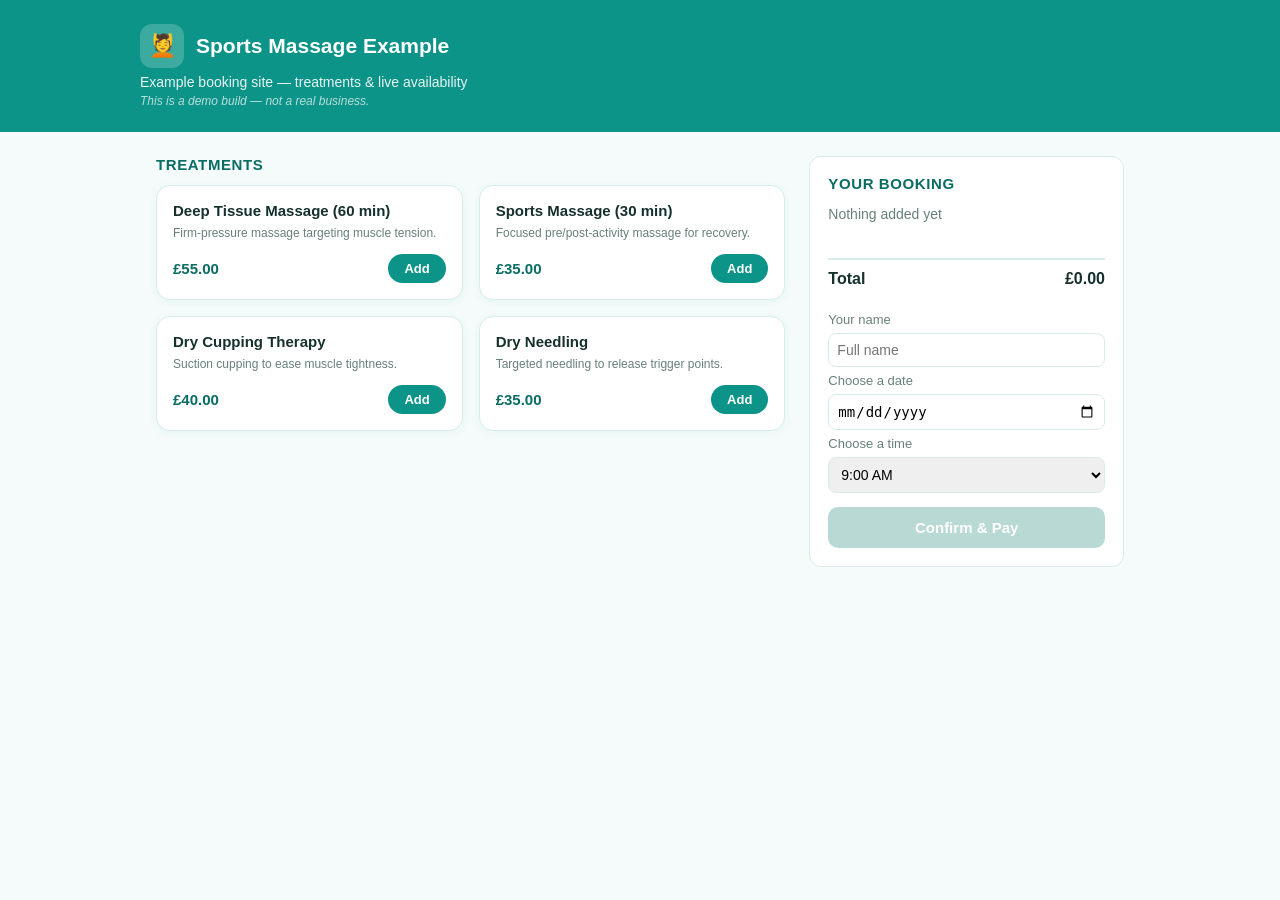
==== index.html @ a1c6deab "Add files via upload" ====
<!DOCTYPE html>
<html lang="en">
<head>
<meta charset="UTF-8">
<meta name="viewport" content="width=device-width, initial-scale=1.0">
<title>Sports Massage Example | Booking Demo</title>
<link rel="stylesheet" href="styles.css">
</head>
<body>

  <header class="site-header">
    <div class="header-inner">
      <div class="brand">
        <div class="brand-mark">💆</div>
        <span class="brand-name">Sports Massage Example</span>
      </div>
      <p class="tagline">Example booking site — treatments &amp; live availability</p>
      <p class="hours-line">This is a demo build — not a real business.</p>
    </div>
  </header>

  <main class="page">

    <section class="products-section">
      <h2>Treatments</h2>
      <div id="product-list" class="product-grid"></div>
    </section>

    <aside class="basket-panel">
      <h2>Your Booking</h2>
      <div id="basket-items" class="basket-items">
        <p class="empty-basket">Nothing added yet</p>
      </div>

      <div class="basket-total-row">
        <span>Total</span>
        <span id="basket-total">£0.00</span>
      </div>

      <div class="slot-picker">
        <label for="customer-name">Your name</label>
        <input type="text" id="customer-name" placeholder="Full name">
        <label for="booking-date">Choose a date</label>
        <input type="date" id="booking-date">
        <label for="time-slot">Choose a time</label>
        <select id="time-slot">
          <option>9:00 AM</option>
          <option>10:00 AM</option>
          <option>11:00 AM</option>
          <option>1:00 PM</option>
          <option>2:00 PM</option>
          <option>3:00 PM</option>
        </select>
      </div>

      <button id="checkout-btn" class="checkout-btn" disabled>Confirm &amp; Pay</button>
    </aside>

  </main>

  <div id="confirmation-overlay" class="overlay hidden">
    <div class="confirmation-box">
      <h3>Booking received!</h3>
      <p>This is an example only — no real booking has been made. This shows how a customer's confirmation would look on a live site, including automatic email confirmation and a live diary the owner can manage.</p>
      <button id="close-overlay" class="checkout-btn">Close</button>
    </div>
  </div>

  <script src="script.js"></script>
</body>
</html>
---- styles.css ----
:root {
  --brand: #0d9488;
  --brand-dark: #0a6d64;
  --accent: #5eead4;
  --bg: #f4fbfa;
  --card: #ffffff;
  --text: #16302c;
  --muted: #67807b;
  --border: #d7ede9;
}

* { box-sizing: border-box; }

body {
  margin: 0;
  font-family: -apple-system, "Segoe UI", Roboto, Helvetica, Arial, sans-serif;
  background: var(--bg);
  color: var(--text);
}

.site-header {
  background: var(--brand);
  color: white;
  padding: 24px 20px;
}

.header-inner {
  max-width: 1000px;
  margin: 0 auto;
}

.brand {
  display: flex;
  align-items: center;
  gap: 12px;
}

.brand-mark {
  width: 44px;
  height: 44px;
  border-radius: 12px;
  background: rgba(255,255,255,0.2);
  display: flex;
  align-items: center;
  justify-content: center;
  font-size: 22px;
}

.brand-name {
  font-size: 21px;
  font-weight: 700;
}

.tagline {
  margin: 6px 0 0;
  opacity: 0.9;
  font-size: 14px;
}

.hours-line {
  margin: 4px 0 0;
  opacity: 0.7;
  font-size: 12px;
  font-style: italic;
}

.page {
  max-width: 1000px;
  margin: 0 auto;
  padding: 24px 16px 80px;
  display: grid;
  grid-template-columns: 1fr;
  gap: 24px;
}

@media (min-width: 800px) {
  .page {
    grid-template-columns: 2fr 1fr;
    align-items: flex-start;
  }
}

h2 {
  font-size: 15px;
  text-transform: uppercase;
  letter-spacing: 0.04em;
  color: var(--brand-dark);
  margin: 0 0 12px;
  font-weight: 700;
}

.product-grid {
  display: grid;
  grid-template-columns: repeat(auto-fill, minmax(220px, 1fr));
  gap: 16px;
}

.product-card {
  background: var(--card);
  border: 1px solid var(--border);
  border-radius: 14px;
  padding: 16px;
  display: flex;
  flex-direction: column;
  gap: 6px;
  box-shadow: 0 2px 8px rgba(13, 148, 136, 0.06);
}

.product-name {
  font-weight: 700;
  font-size: 15px;
}

.product-desc {
  font-size: 12px;
  color: var(--muted);
  line-height: 1.4;
  flex-grow: 1;
}

.product-footer {
  display: flex;
  align-items: center;
  justify-content: space-between;
  margin-top: 6px;
}

.product-price {
  font-size: 15px;
  font-weight: 700;
  color: var(--brand-dark);
}

.add-btn {
  background: var(--brand);
  color: white;
  border: none;
  border-radius: 20px;
  padding: 7px 16px;
  font-size: 13px;
  font-weight: 600;
  cursor: pointer;
}

.add-btn:hover { background: var(--brand-dark); }

.basket-panel {
  background: var(--card);
  border: 1px solid var(--border);
  border-radius: 12px;
  padding: 18px;
  position: sticky;
  top: 16px;
  height: fit-content;
}

.basket-items {
  min-height: 40px;
  margin-bottom: 12px;
}

.empty-basket {
  color: var(--muted);
  font-size: 14px;
}

.basket-row {
  display: flex;
  justify-content: space-between;
  align-items: center;
  font-size: 14px;
  padding: 6px 0;
  border-bottom: 1px solid var(--border);
}

.basket-row button {
  background: none;
  border: none;
  color: var(--muted);
  cursor: pointer;
  font-size: 13px;
}

.basket-total-row {
  display: flex;
  justify-content: space-between;
  font-weight: 700;
  font-size: 16px;
  padding: 10px 0;
  border-top: 2px solid var(--border);
  margin-top: 6px;
}

.slot-picker {
  margin: 14px 0;
  display: flex;
  flex-direction: column;
  gap: 6px;
}

.slot-picker label {
  font-size: 13px;
  color: var(--muted);
}

.slot-picker input,
.slot-picker select {
  padding: 8px;
  border-radius: 8px;
  border: 1px solid var(--border);
  font-size: 14px;
}

.checkout-btn {
  width: 100%;
  background: var(--brand);
  color: white;
  border: none;
  border-radius: 10px;
  padding: 12px;
  font-size: 15px;
  font-weight: 600;
  cursor: pointer;
}

.checkout-btn:disabled {
  background: #b9d9d5;
  cursor: not-allowed;
}

.checkout-btn:not(:disabled):hover {
  background: var(--brand-dark);
}

.overlay {
  position: fixed;
  inset: 0;
  background: rgba(0,0,0,0.5);
  display: flex;
  align-items: center;
  justify-content: center;
  padding: 20px;
}

.overlay.hidden { display: none; }

.confirmation-box {
  background: white;
  border-radius: 14px;
  padding: 24px;
  max-width: 380px;
  text-align: center;
}

.confirmation-box h3 { margin-top: 0; color: var(--brand-dark); }

.confirmation-box p {
  color: var(--muted);
  font-size: 14px;
  line-height: 1.5;
}
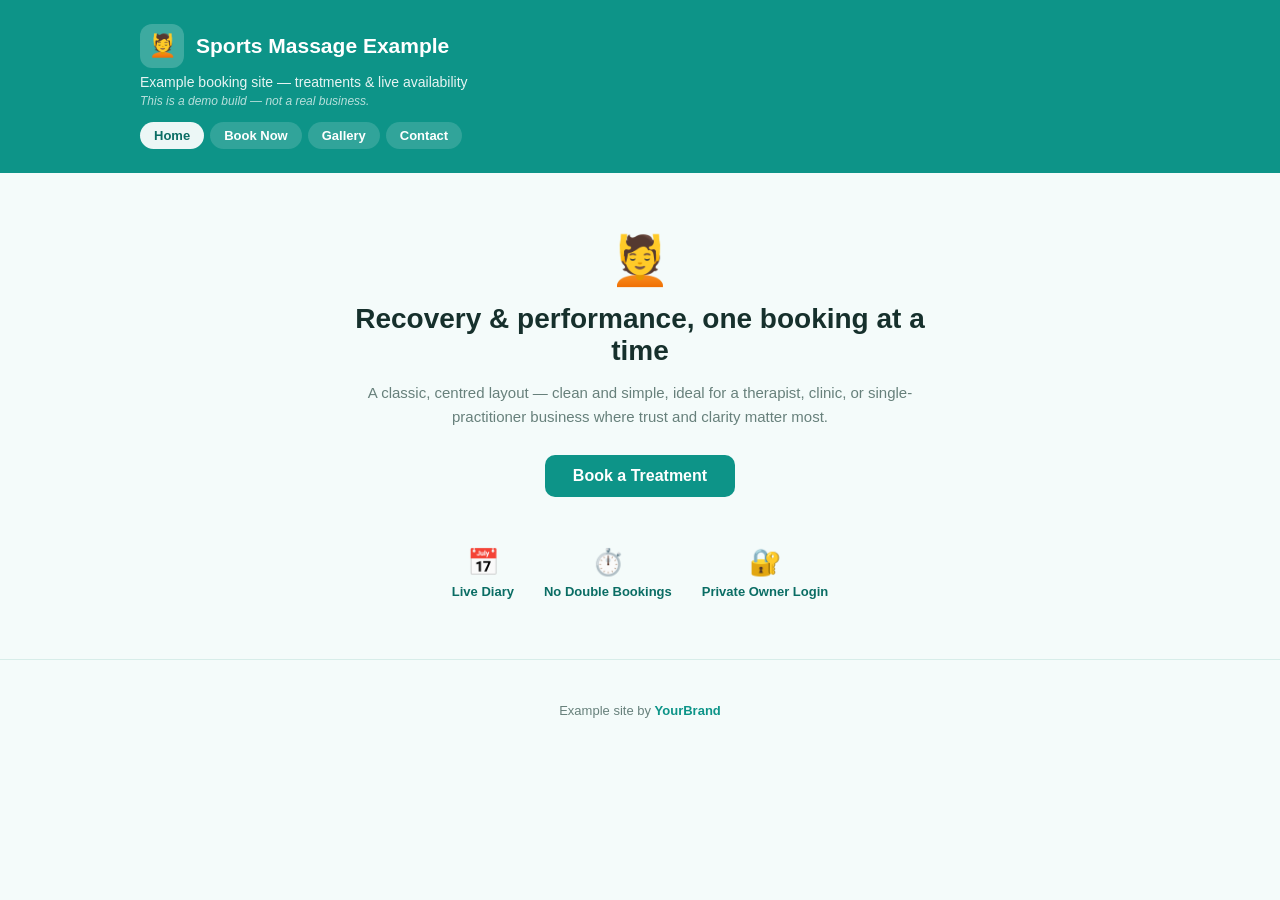
==== commit 0e67b54b: "Add files via upload" ====
--- a/index.html
+++ b/index.html
@@ -3,7 +3,7 @@
 <head>
 <meta charset="UTF-8">
 <meta name="viewport" content="width=device-width, initial-scale=1.0">
-<title>Sports Massage Example | Booking Demo</title>
+<title>Sports Massage Example | Home</title>
 <link rel="stylesheet" href="styles.css">
 </head>
 <body>
@@ -16,56 +16,40 @@
       </div>
       <p class="tagline">Example booking site — treatments &amp; live availability</p>
       <p class="hours-line">This is a demo build — not a real business.</p>
+      <nav class="site-nav">
+        <a href="index.html" class="active">Home</a>
+        <a href="booking.html">Book Now</a>
+        <a href="gallery.html">Gallery</a>
+        <a href="contact.html">Contact</a>
+      </nav>
     </div>
   </header>
 
-  <main class="page">
+  <main class="hero-centered">
+    <div class="hero-icon">💆</div>
+    <h1>Recovery &amp; performance, one booking at a time</h1>
+    <p>A classic, centred layout — clean and simple, ideal for a therapist, clinic, or single-practitioner business where trust and clarity matter most.</p>
+    <a href="booking.html" class="cta-btn">Book a Treatment</a>
 
-    <section class="products-section">
-      <h2>Treatments</h2>
-      <div id="product-list" class="product-grid"></div>
-    </section>
-
-    <aside class="basket-panel">
-      <h2>Your Booking</h2>
-      <div id="basket-items" class="basket-items">
-        <p class="empty-basket">Nothing added yet</p>
+    <div class="feature-row">
+      <div class="feature-block">
+        <div class="feature-icon">📅</div>
+        <div class="feature-title">Live Diary</div>
       </div>
-
-      <div class="basket-total-row">
-        <span>Total</span>
-        <span id="basket-total">£0.00</span>
+      <div class="feature-block">
+        <div class="feature-icon">⏱️</div>
+        <div class="feature-title">No Double Bookings</div>
       </div>
-
-      <div class="slot-picker">
-        <label for="customer-name">Your name</label>
-        <input type="text" id="customer-name" placeholder="Full name">
-        <label for="booking-date">Choose a date</label>
-        <input type="date" id="booking-date">
-        <label for="time-slot">Choose a time</label>
-        <select id="time-slot">
-          <option>9:00 AM</option>
-          <option>10:00 AM</option>
-          <option>11:00 AM</option>
-          <option>1:00 PM</option>
-          <option>2:00 PM</option>
-          <option>3:00 PM</option>
-        </select>
+      <div class="feature-block">
+        <div class="feature-icon">🔐</div>
+        <div class="feature-title">Private Owner Login</div>
       </div>
-
-      <button id="checkout-btn" class="checkout-btn" disabled>Confirm &amp; Pay</button>
-    </aside>
-
+    </div>
   </main>
 
-  <div id="confirmation-overlay" class="overlay hidden">
-    <div class="confirmation-box">
-      <h3>Booking received!</h3>
-      <p>This is an example only — no real booking has been made. This shows how a customer's confirmation would look on a live site, including automatic email confirmation and a live diary the owner can manage.</p>
-      <button id="close-overlay" class="checkout-btn">Close</button>
-    </div>
-  </div>
+  <footer class="site-footer">
+    <p>Example site by <a href="https://yourbrand5241.netlify.app" target="_blank" rel="noopener">YourBrand</a></p>
+  </footer>
 
-  <script src="script.js"></script>
 </body>
 </html>
--- a/styles.css
+++ b/styles.css
@@ -259,3 +259,125 @@
   font-size: 14px;
   line-height: 1.5;
 }
+
+.site-nav {
+  margin-top: 14px;
+  display: flex;
+  gap: 6px;
+  flex-wrap: wrap;
+}
+
+.site-nav a {
+  color: white;
+  text-decoration: none;
+  font-size: 13px;
+  font-weight: 600;
+  padding: 6px 14px;
+  border-radius: 20px;
+  background: rgba(255,255,255,0.15);
+}
+
+.site-nav a.active { background: rgba(255,255,255,0.92); color: var(--brand-dark); }
+
+.hero-centered {
+  max-width: 620px;
+  margin: 0 auto;
+  padding: 60px 20px;
+  text-align: center;
+}
+
+.hero-icon { font-size: 48px; margin-bottom: 14px; }
+
+.hero-centered h1 { font-size: 28px; margin: 0 0 14px; }
+
+.hero-centered p {
+  color: var(--muted);
+  font-size: 15px;
+  line-height: 1.6;
+  margin: 0 0 26px;
+}
+
+.cta-btn {
+  display: inline-block;
+  background: var(--brand);
+  color: white;
+  text-decoration: none;
+  font-weight: 700;
+  padding: 12px 28px;
+  border-radius: 10px;
+}
+
+.cta-btn:hover { background: var(--brand-dark); }
+
+.feature-row {
+  display: flex;
+  justify-content: center;
+  gap: 30px;
+  margin-top: 50px;
+  flex-wrap: wrap;
+}
+
+.feature-block { text-align: center; }
+.feature-icon { font-size: 26px; margin-bottom: 6px; }
+.feature-title { font-size: 13px; font-weight: 700; color: var(--brand-dark); }
+
+.simple-page {
+  max-width: 800px;
+  margin: 0 auto;
+  padding: 40px 20px 60px;
+}
+
+.page-title { font-size: 24px; margin: 0 0 20px; }
+
+.gallery-grid-2col {
+  display: grid;
+  grid-template-columns: 1fr 1fr;
+  gap: 14px;
+}
+
+.gallery-tile {
+  aspect-ratio: 1;
+  background: linear-gradient(135deg, #e3f5f2, #cdeae5);
+  border: 1px dashed var(--border);
+  border-radius: 12px;
+  display: flex;
+  align-items: center;
+  justify-content: center;
+  color: var(--muted);
+  font-size: 13px;
+  text-align: center;
+  padding: 10px;
+}
+
+.page-note {
+  text-align: center;
+  color: var(--muted);
+  font-size: 12px;
+  font-style: italic;
+  margin-top: 20px;
+}
+
+.contact-list {
+  background: var(--card);
+  border: 1px solid var(--border);
+  border-radius: 14px;
+  max-width: 360px;
+}
+
+.contact-row {
+  padding: 16px;
+  font-size: 15px;
+  border-bottom: 1px solid var(--border);
+}
+
+.contact-row:last-child { border-bottom: none; }
+
+.site-footer {
+  text-align: center;
+  padding: 30px 20px;
+  color: var(--muted);
+  font-size: 13px;
+  border-top: 1px solid var(--border);
+}
+
+.site-footer a { color: var(--brand); font-weight: 600; text-decoration: none; }
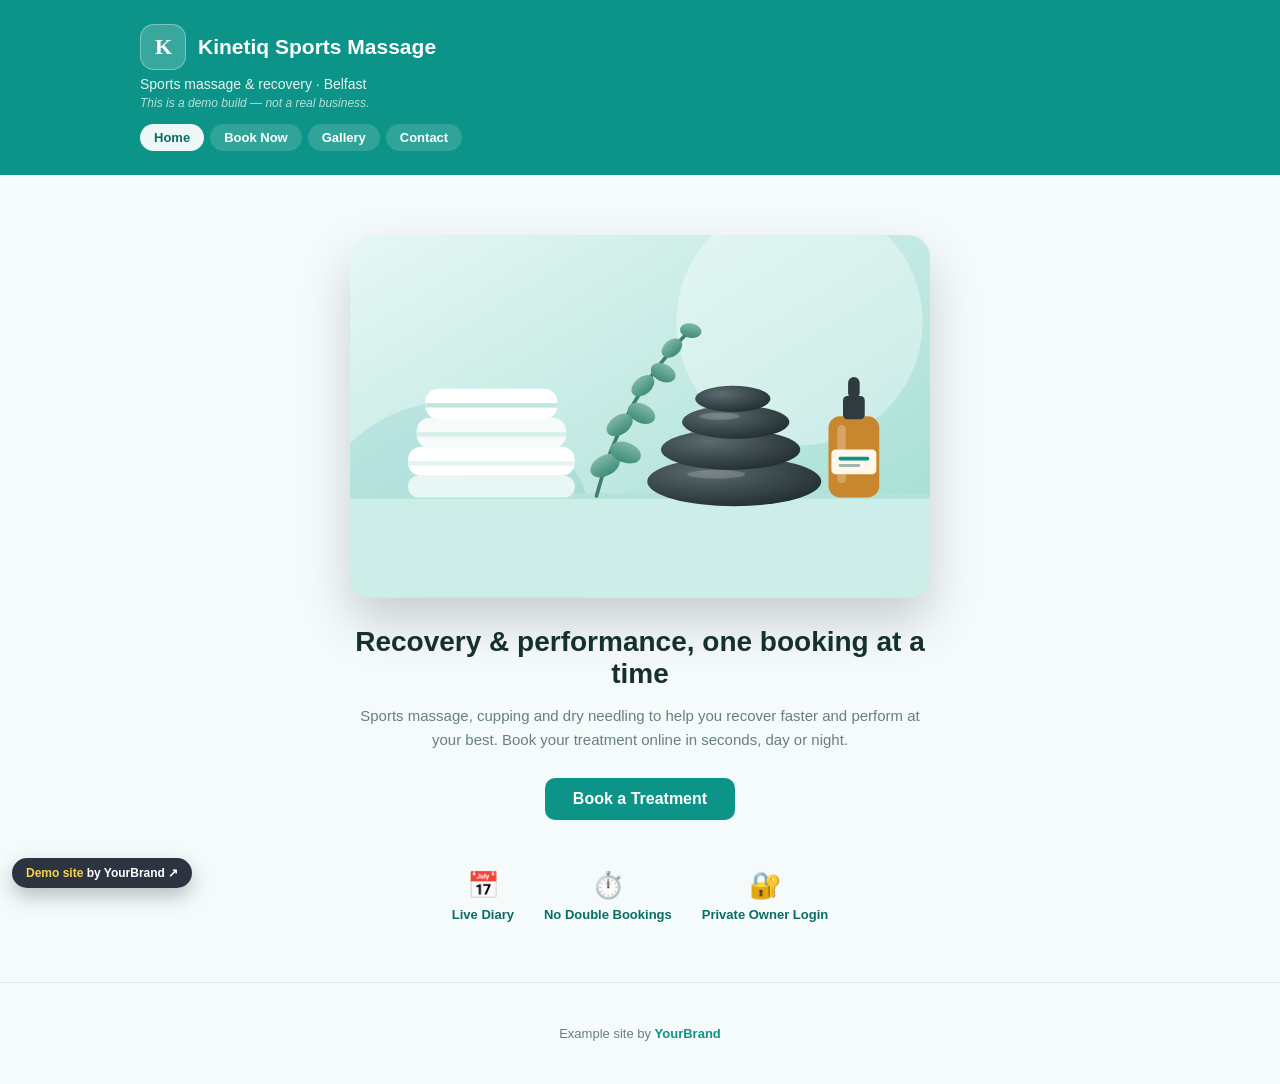
==== commit b3adca39: "Add files via upload" ====
--- a/index.html
+++ b/index.html
@@ -3,18 +3,19 @@
 <head>
 <meta charset="UTF-8">
 <meta name="viewport" content="width=device-width, initial-scale=1.0">
-<title>Sports Massage Example | Home</title>
+<title>Kinetiq Sports Massage | Home</title>
 <link rel="stylesheet" href="styles.css">
+<link rel="stylesheet" href="enhance.css">
 </head>
-<body>
+<body data-theme="massage">
 
   <header class="site-header">
     <div class="header-inner">
       <div class="brand">
-        <div class="brand-mark">💆</div>
-        <span class="brand-name">Sports Massage Example</span>
+        <div class="brand-logo" aria-hidden="true">K</div>
+        <span class="brand-name">Kinetiq Sports Massage</span>
       </div>
-      <p class="tagline">Example booking site — treatments &amp; live availability</p>
+      <p class="tagline">Sports massage &amp; recovery · Belfast</p>
       <p class="hours-line">This is a demo build — not a real business.</p>
       <nav class="site-nav">
         <a href="index.html" class="active">Home</a>
@@ -26,9 +27,9 @@
   </header>
 
   <main class="hero-centered">
-    <div class="hero-icon">💆</div>
+    <div class="hero-art" data-hero-art></div>
     <h1>Recovery &amp; performance, one booking at a time</h1>
-    <p>A classic, centred layout — clean and simple, ideal for a therapist, clinic, or single-practitioner business where trust and clarity matter most.</p>
+    <p>Sports massage, cupping and dry needling to help you recover faster and perform at your best. Book your treatment online in seconds, day or night.</p>
     <a href="booking.html" class="cta-btn">Book a Treatment</a>
 
     <div class="feature-row">
@@ -51,5 +52,6 @@
     <p>Example site by <a href="https://yourbrand5241.netlify.app" target="_blank" rel="noopener">YourBrand</a></p>
   </footer>
 
+<script src="enhance.js" defer></script>
 </body>
 </html>
--- a/enhance.css
+++ b/enhance.css
@@ -0,0 +1,27 @@
+/* Demo site polish: artwork, product images, logo, demo label */
+.brand-logo { width: 46px; height: 46px; border-radius: 14px; display: flex; align-items: center; justify-content: center; background: rgba(255, 255, 255, .18); border: 1px solid rgba(255, 255, 255, .35); font-weight: 800; font-size: 22px; letter-spacing: -1px; color: #fff; font-family: Georgia, "Times New Roman", serif; }
+
+.hero-art { width: 100%; max-width: 640px; aspect-ratio: 16 / 10; margin: 0 auto 28px; border-radius: 22px; overflow: hidden; box-shadow: 0 24px 50px rgba(0, 0, 0, .18); }
+.hero-art svg { width: 100%; height: 100%; display: block; }
+.hero-art.wide { max-width: 900px; aspect-ratio: 16 / 7; }
+
+.art-tile { position: relative; overflow: hidden; padding: 0 !important; display: block !important; color: #fff !important; }
+.art-tile .art-svg, .art-map svg { position: absolute; inset: 0; width: 100%; height: 100%; display: block; }
+.art-tile:hover .art-svg { transform: scale(1.05); }
+.art-tile .art-svg { transition: transform .6s ease; }
+.art-cap { position: absolute; left: 12px; bottom: 12px; z-index: 2; padding: 6px 12px; border-radius: 20px; background: rgba(0, 0, 0, .55); color: #fff; font-size: 13px; font-weight: 600; backdrop-filter: blur(4px); }
+
+.art-map { position: relative; overflow: hidden; padding: 0 !important; min-height: 240px; }
+.map-card { position: relative; height: 240px; border-radius: 18px; overflow: hidden; margin-top: 22px; border: 1px solid var(--border, #ddd); }
+
+.prod-img { position: relative; height: 120px; margin: -1px -1px 14px; border-radius: 14px; overflow: hidden; }
+.prod-img .art-svg { position: absolute; inset: 0; width: 100%; height: 100%; display: block; transition: transform .5s ease; }
+.product-card:hover .prod-img .art-svg { transform: scale(1.06); }
+.prod-ic { position: absolute; right: 12px; bottom: 10px; width: 50px; height: 50px; border-radius: 14px; background: rgba(255, 255, 255, .92); display: flex; align-items: center; justify-content: center; font-size: 26px; box-shadow: 0 6px 16px rgba(0, 0, 0, .2); }
+
+.demo-ribbon { position: fixed; left: 12px; bottom: 12px; z-index: 999; padding: 8px 14px; border-radius: 30px; background: rgba(17, 24, 39, .88); color: #fff !important; font: 600 12px/1.2 -apple-system, "Segoe UI", Roboto, sans-serif; text-decoration: none; box-shadow: 0 8px 20px rgba(0, 0, 0, .25); }
+.demo-ribbon b { color: #fcd34d; }
+
+.rv { opacity: 0; transform: translateY(18px); transition: opacity .55s ease, transform .55s ease; }
+.rv.in { opacity: 1; transform: none; }
+@media (prefers-reduced-motion: reduce) { .rv { opacity: 1; transform: none; transition: none; } .art-tile .art-svg, .prod-img .art-svg { transition: none; } }
